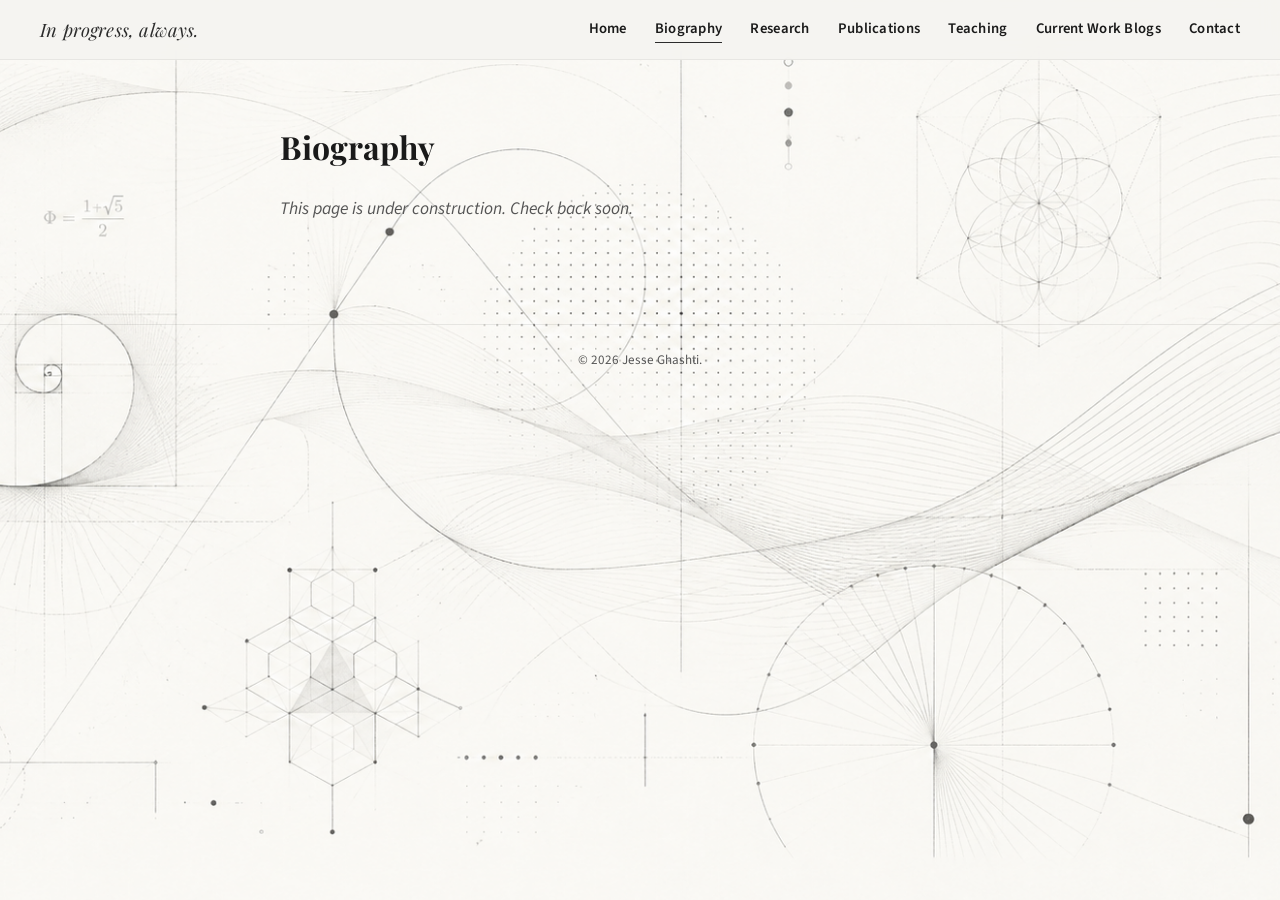
==== pages/biography.html @ 465c0e24 "Add files via upload" ====
<!DOCTYPE html>
<html lang="en">
<head>
  <meta charset="UTF-8">
  <meta name="viewport" content="width=device-width, initial-scale=1.0">
  <title>Teaching — Jesse Ghashti</title>
  <link rel="preconnect" href="https://fonts.googleapis.com">
  <link rel="preconnect" href="https://fonts.gstatic.com" crossorigin>
  <link href="https://fonts.googleapis.com/css2?family=Playfair+Display:ital,wght@0,400;0,700;1,400&family=Source+Sans+3:wght@400;500;600;700&display=swap" rel="stylesheet">
  <link rel="stylesheet" href="../style.css">
</head>
<body>
  <header class="navbar">
    <div class="site-tagline">In progress, always.</div>
    <button class="hamburger" onclick="document.querySelector('.navbar nav').classList.toggle('open')" aria-label="Toggle menu">
      <span></span><span></span><span></span>
    </button>
    <nav>
      <a href="../index.html">Home</a>
      <a href="biography.html" class="active">Biography</a>
      <a href="research.html" >Research</a>
      <a href="publications.html" >Publications</a>
      <a href="teaching.html" >Teaching</a>
      <a href="blog.html" >Current Work Blogs</a>
      <a href="contact.html" >Contact</a>
    </nav>
  </header>
  <main class="page-body">
    <div class="page-container">
      <h1>Biography</h1>
      <p class="under-construction">This page is under construction. Check back soon.</p>
    </div>
  </main>
  <footer class="site-footer">
    &copy; 2026 Jesse Ghashti. 
  </footer>
</body>
</html>
---- style.css ----
/* ===== CSS RESET & VARIABLES ===== */
*,
*::before,
*::after {
  margin: 0;
  padding: 0;
  box-sizing: border-box;
}

:root {
  --bg: #f5f3f0;
  --text: #1a1a1a;
  --text-muted: #555;
  --accent: #2c2c2c;
  --link: #1a1a1a;
  --link-hover: #666;
  --nav-bg: rgba(245, 243, 240, 0.92);
  --border: #ccc;
  --serif: 'Playfair Display', Georgia, serif;
  --sans: 'Source Sans 3', 'Source Sans Pro', sans-serif;
  --mono: 'JetBrains Mono', monospace;
}

html {
  scroll-behavior: smooth;
}

body {
  font-family: var(--sans);
  font-size: 17px;
  line-height: 1.7;
  color: var(--text);
  background-color: var(--bg);
  /* Fixed background image — replace background.png with your file */
  background-image: url('images/background.png');
  background-size: cover;
  background-attachment: fixed;
  background-position: center;
}

a {
  color: var(--link);
  text-decoration: none;
  border-bottom: 1px solid var(--border);
  transition: color 0.2s, border-color 0.2s;
}

a:hover {
  color: var(--link-hover);
  border-color: var(--link-hover);
}

/* ===== NAVIGATION BAR ===== */
.navbar {
  position: fixed;
  top: 0;
  left: 0;
  right: 0;
  z-index: 100;
  display: flex;
  justify-content: space-between;
  align-items: center;
  padding: 14px 40px;
  background: var(--nav-bg);
  backdrop-filter: blur(8px);
  -webkit-backdrop-filter: blur(8px);
  border-bottom: 1px solid rgba(0, 0, 0, 0.06);
}

.navbar .site-tagline {
  font-family: var(--serif);
  font-style: italic;
  font-size: 1.15rem;
  color: var(--accent);
  letter-spacing: 0.01em;
  white-space: nowrap;
}

.navbar nav {
  display: flex;
  gap: 28px;
  align-items: center;
}

.navbar nav a {
  font-family: var(--sans);
  font-size: 0.92rem;
  font-weight: 600;
  text-transform: capitalize;
  letter-spacing: 0.02em;
  border-bottom: none;
  position: relative;
  padding-bottom: 2px;
}

.navbar nav a::after {
  content: '';
  position: absolute;
  bottom: 0;
  left: 0;
  width: 0;
  height: 1.5px;
  background: var(--accent);
  transition: width 0.25s ease;
}

.navbar nav a:hover::after,
.navbar nav a.active::after {
  width: 100%;
}

/* Mobile hamburger */
.hamburger {
  display: none;
  flex-direction: column;
  gap: 5px;
  cursor: pointer;
  background: none;
  border: none;
  padding: 4px;
}

.hamburger span {
  display: block;
  width: 24px;
  height: 2px;
  background: var(--accent);
  transition: transform 0.3s, opacity 0.3s;
}

/* ===== MAIN CONTENT AREA ===== */
.page-body {
  margin-top: 60px; /* clear the navbar */
}

/* ===== HOMEPAGE LAYOUT ===== */
.home-layout {
  display: grid;
  grid-template-columns: 340px 1fr;
  gap: 50px;
  max-width: 1100px;
  margin: 0 auto;
  padding: 50px 40px 80px;
  align-items: start;
}

/* --- Left sidebar: photo + links --- */
.sidebar {
  position: sticky;
  top: 80px;
}

.portrait-wrapper {
  width: 100%;
  max-width: 300px;
}

.portrait-wrapper img {
  width: 100%;
  height: auto;
  display: block;
  border-radius: 50%;
  box-shadow: 0 0 30px 15px rgba(245, 243, 240, 0.9);
}

.sidebar-links {
  margin-top: 28px;
  display: flex;
  flex-direction: column;
  gap: 14px;
}

.sidebar-links .sidebar-link {
  display: flex;
  align-items: center;
  gap: 12px;
  font-size: 0.95rem;
  font-weight: 500;
  border-bottom: none;
  color: var(--text);
}

.sidebar-links .sidebar-link img {
  width: 22px;
  height: 22px;
  object-fit: contain;
}

.sidebar-links .sidebar-link:hover {
  color: var(--link-hover);
}

/* --- Right: biography content --- */
.bio-content {
  padding-top: 10px;
}

.epigraph {
  font-family: var(--serif);
  font-style: italic;
  font-size: 0.95rem;
  color: var(--text-muted);
  margin-bottom: 36px;
  line-height: 1.6;
}

.epigraph .attribution {
  display: block;
  text-align: right;
  font-style: normal;
  font-size: 0.85rem;
  margin-top: 4px;
}

.bio-content h2 {
  font-family: var(--serif);
  font-size: 1.5rem;
  font-weight: 700;
  margin-bottom: 14px;
  letter-spacing: 0.01em;
}

.bio-content p {
  margin-bottom: 20px;
  max-width: 680px;
}

.bio-content h3 {
  font-family: var(--serif);
  font-size: 1.15rem;
  font-weight: 700;
  margin-top: 30px;
  margin-bottom: 12px;
}

.bio-content ul {
  list-style: disc;
  padding-left: 24px;
  max-width: 680px;
}

.bio-content ul li {
  margin-bottom: 8px;
}

/* ===== GENERIC PAGE (Research, Publications, etc.) ===== */
.page-container {
  max-width: 800px;
  margin: 0 auto;
  padding: 60px 40px 100px;
}

.page-container h1 {
  font-family: var(--serif);
  font-size: 2rem;
  margin-bottom: 20px;
}

.page-container .under-construction {
  font-size: 1.1rem;
  color: var(--text-muted);
  font-style: italic;
  margin-top: 12px;
}

/* ===== FOOTER ===== */
.site-footer {
  text-align: center;
  padding: 24px 20px;
  font-size: 0.82rem;
  color: var(--text-muted);
  border-top: 1px solid rgba(0, 0, 0, 0.08);
}

/* ===== RESPONSIVE ===== */
@media (max-width: 820px) {
  .home-layout {
    grid-template-columns: 1fr;
    gap: 30px;
    padding: 30px 24px 60px;
  }

  .sidebar {
    position: static;
    display: flex;
    flex-direction: column;
    align-items: center;
  }

  .portrait-wrapper {
    max-width: 240px;
  }

  .sidebar-links {
    align-items: center;
  }

  .bio-content {
    padding-top: 0;
  }

  .navbar {
    padding: 12px 20px;
  }

  .navbar nav {
    display: none;
    position: absolute;
    top: 100%;
    left: 0;
    right: 0;
    flex-direction: column;
    background: var(--nav-bg);
    backdrop-filter: blur(8px);
    padding: 16px 24px;
    gap: 16px;
    border-bottom: 1px solid rgba(0, 0, 0, 0.08);
  }

  .navbar nav.open {
    display: flex;
  }

  .hamburger {
    display: flex;
  }

  .page-container {
    padding: 40px 24px 60px;
  }
}
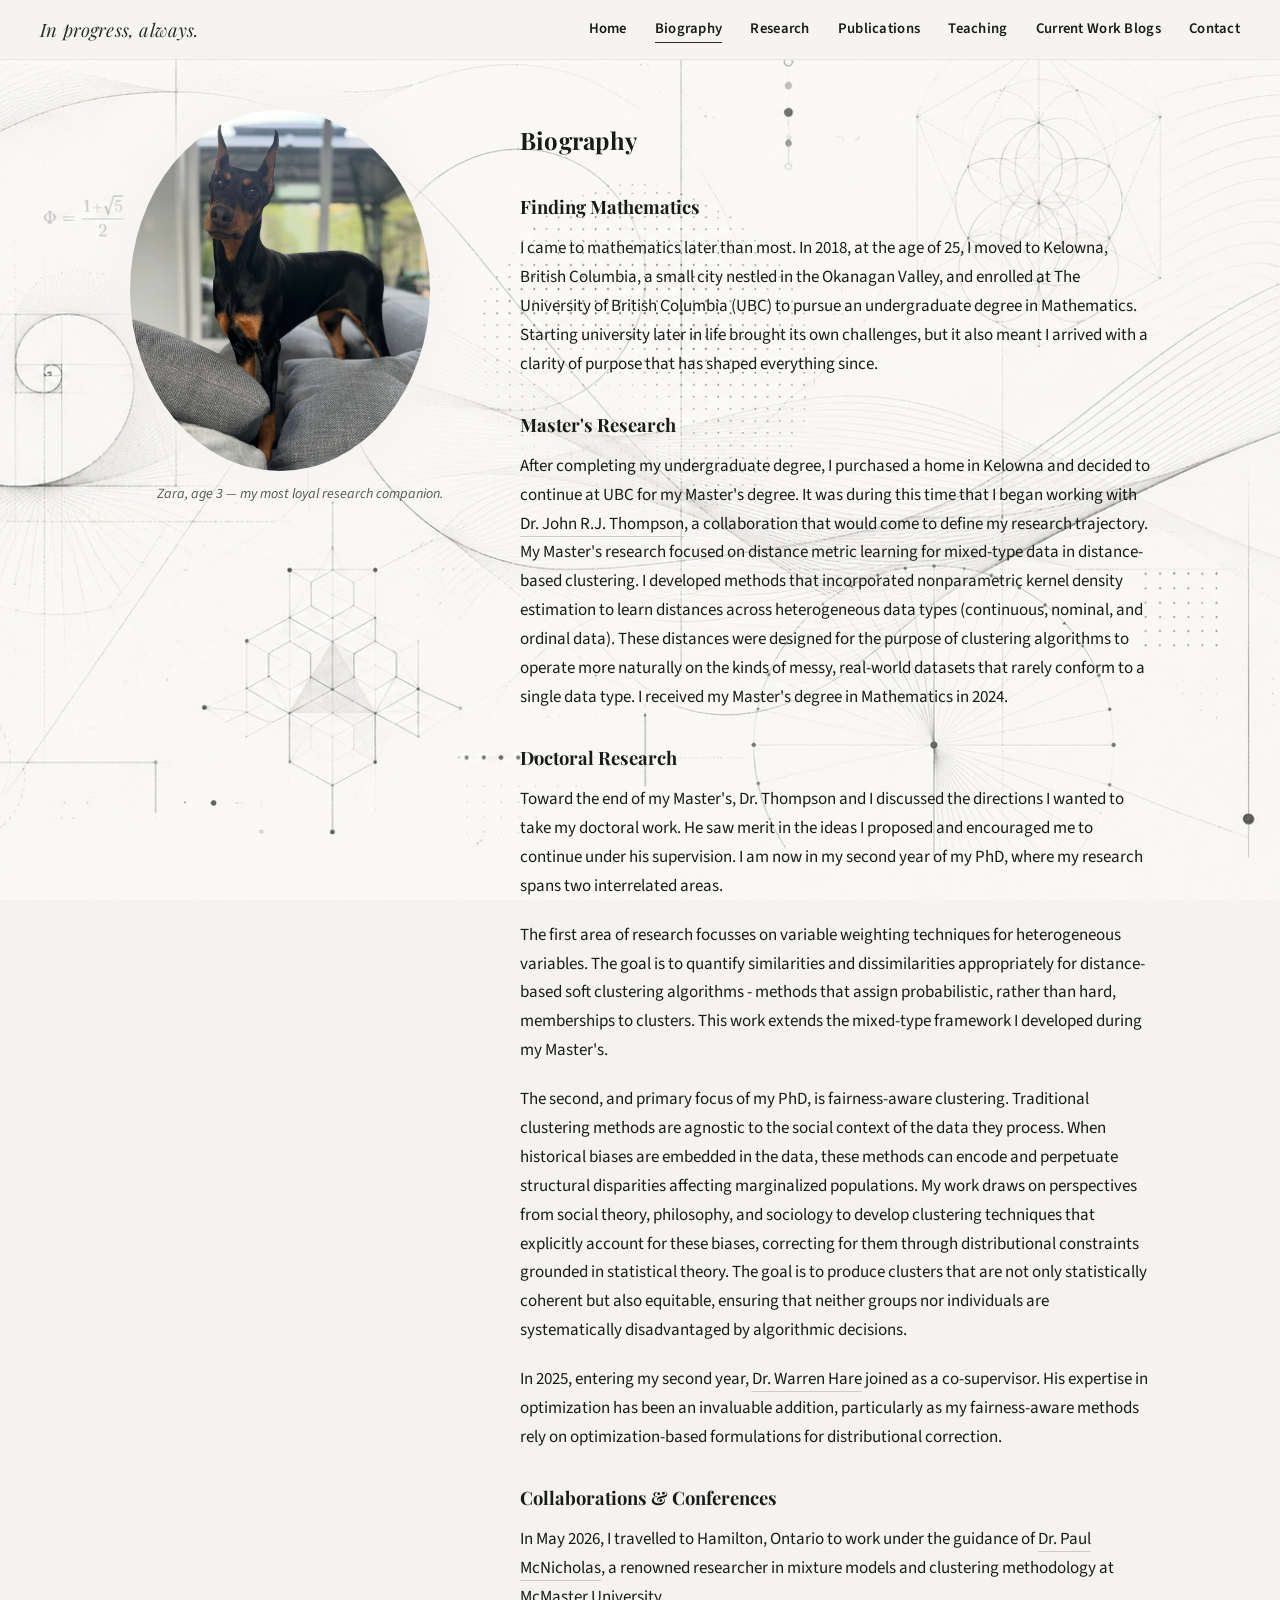
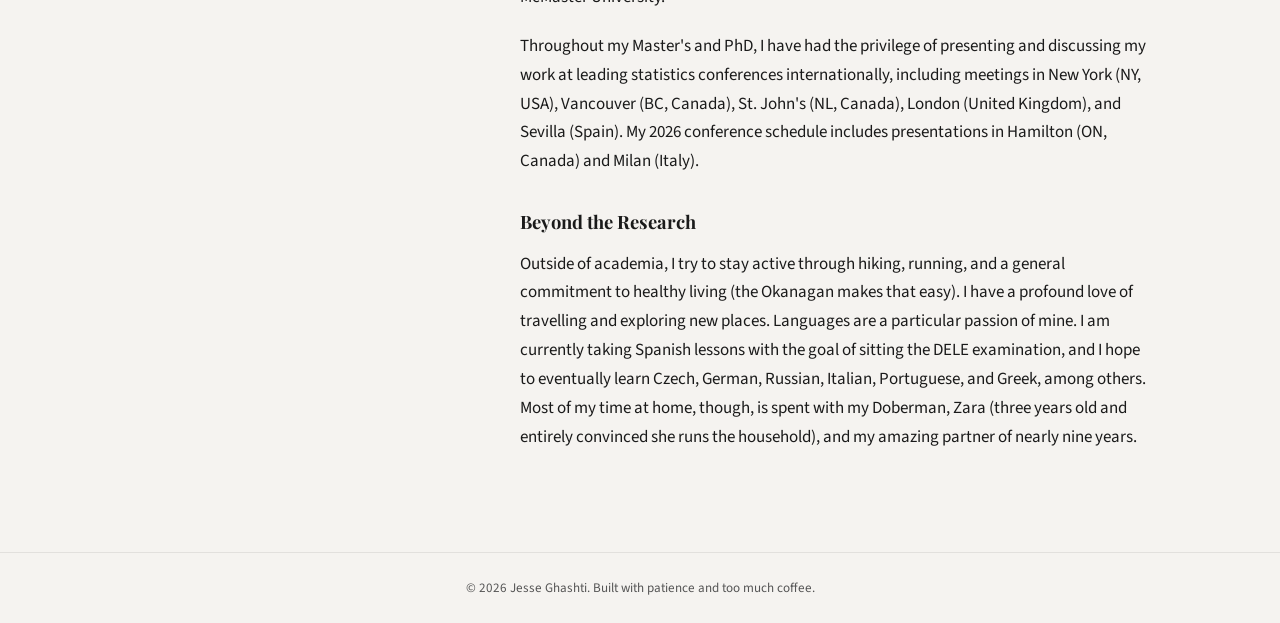
==== commit 0545b8ce: "Add files via upload" ====
--- a/pages/biography.html
+++ b/pages/biography.html
@@ -3,13 +3,15 @@
 <head>
   <meta charset="UTF-8">
   <meta name="viewport" content="width=device-width, initial-scale=1.0">
-  <title>Teaching — Jesse Ghashti</title>
+  <title>Biography — Jesse Ghashti</title>
   <link rel="preconnect" href="https://fonts.googleapis.com">
   <link rel="preconnect" href="https://fonts.gstatic.com" crossorigin>
   <link href="https://fonts.googleapis.com/css2?family=Playfair+Display:ital,wght@0,400;0,700;1,400&family=Source+Sans+3:wght@400;500;600;700&display=swap" rel="stylesheet">
   <link rel="stylesheet" href="../style.css">
 </head>
 <body>
+
+  <!-- ===== NAVBAR ===== -->
   <header class="navbar">
     <div class="site-tagline">In progress, always.</div>
     <button class="hamburger" onclick="document.querySelector('.navbar nav').classList.toggle('open')" aria-label="Toggle menu">
@@ -18,21 +20,131 @@
     <nav>
       <a href="../index.html">Home</a>
       <a href="biography.html" class="active">Biography</a>
-      <a href="research.html" >Research</a>
-      <a href="publications.html" >Publications</a>
-      <a href="teaching.html" >Teaching</a>
-      <a href="blog.html" >Current Work Blogs</a>
-      <a href="contact.html" >Contact</a>
+      <a href="research.html">Research</a>
+      <a href="publications.html">Publications</a>
+      <a href="teaching.html">Teaching</a>
+      <a href="blog.html">Current Work Blogs</a>
+      <a href="contact.html">Contact</a>
     </nav>
   </header>
+
+  <!-- ===== PAGE BODY ===== -->
   <main class="page-body">
-    <div class="page-container">
-      <h1>Biography</h1>
-      <p class="under-construction">This page is under construction. Check back soon.</p>
+    <div class="home-layout">
+
+      <!-- LEFT SIDEBAR — Zara photo -->
+      <aside class="sidebar">
+        <div class="portrait-wrapper">
+          <img src="../images/zara.png" alt="Zara the Doberman">
+        </div>
+        <p style="text-align: center; font-style: italic; color: var(--text-muted); font-size: 0.88rem; margin-top: 12px;">
+          Zara, age 3 — my most loyal research companion.
+        </p>
+      </aside>
+
+      <!-- RIGHT CONTENT — Biography -->
+      <section class="bio-content">
+
+        <h2>Biography</h2>
+
+        <!-- EARLY YEARS & ARRIVING AT UBC -->
+        <h3>Finding Mathematics</h3>
+        <p>
+          I came to mathematics later than most. In 2018, at the age of 25, I moved to Kelowna,
+          British Columbia, a small city nestled in the Okanagan Valley, and enrolled at
+          The University of British Columbia (UBC) to pursue an undergraduate degree in
+          Mathematics. Starting university later in life brought its own challenges, but it
+          also meant I arrived with a clarity of purpose that has shaped everything since.
+        </p>
+
+        <!-- MASTERS -->
+        <h3>Master's Research</h3>
+        <p>
+          After completing my undergraduate degree, I purchased a home in Kelowna and decided
+          to continue at UBC for my Master's degree. It was during this time that I began
+          working with
+          <a href="https://cmps.ok.ubc.ca/about/contact/john-r-j-thompson/" target="_blank" rel="noopener">Dr. John R.J. Thompson</a>,
+          a collaboration that would come to define my research trajectory. My Master's research
+          focused on distance metric learning for mixed-type data in distance-based clustering.
+          I developed methods that incorporated nonparametric kernel density estimation
+          to learn distances across heterogeneous data types (continuous, nominal,
+          and ordinal data). These distances were designed for the purpose of clustering algorithms 
+          to operate more naturally on the kinds of messy, real-world datasets that rarely conform to 
+          a single data type. I received my Master's degree in Mathematics in 2024.
+        </p>
+
+        <!-- PhD -->
+        <h3>Doctoral Research</h3>
+        <p>
+          Toward the end of my Master's, Dr. Thompson and I discussed the directions I wanted
+          to take my doctoral work. He saw merit in the ideas I proposed and encouraged
+          me to continue under his supervision. I am now in my second year of my PhD, where
+          my research spans two interrelated areas.
+        </p>
+        <p>
+          The first area of research focusses on variable weighting techniques for 
+          heterogeneous variables. The goal is to quantify similarities and dissimilarities 
+          appropriately for distance-based soft clustering algorithms - methods that 
+          assign probabilistic, rather than hard, memberships to clusters. 
+          This work extends the mixed-type framework I developed during my Master's.
+        </p>
+        <p>
+          The second, and primary focus of my PhD, is fairness-aware clustering. Traditional
+          clustering methods are agnostic to the social context of the data they process.
+          When historical biases are embedded in the data, these methods can encode
+          and perpetuate structural disparities affecting marginalized populations. My work
+          draws on perspectives from social theory, philosophy, and sociology to develop
+          clustering techniques that explicitly account for these biases, correcting for them
+          through distributional constraints grounded in statistical theory. The goal is
+          to produce clusters that are not only statistically coherent but also equitable,
+          ensuring that neither groups nor individuals are systematically disadvantaged by
+          algorithmic decisions.
+        </p>
+        <p>
+          In 2025, entering my second year,
+          <a href="https://cmps.ok.ubc.ca/about/contact/warren-hare/" target="_blank" rel="noopener">Dr. Warren Hare</a>
+          joined as a co-supervisor. His expertise in optimization has been an invaluable
+          addition, particularly as my fairness-aware methods rely on
+          optimization-based formulations for distributional correction.
+        </p>
+
+        <!-- COLLABORATIONS & TRAVEL -->
+        <h3>Collaborations &amp; Conferences</h3>
+        <p>
+          In May 2026, I travelled to Hamilton, Ontario to work under the guidance of
+          <a href="https://ms.mcmaster.ca/~paul/" target="_blank" rel="noopener">Dr. Paul McNicholas</a>,
+          a renowned researcher in mixture models and clustering methodology at McMaster
+          University.
+        </p>
+        <p>
+          Throughout my Master's and PhD, I have had the privilege of presenting and discussing
+          my work at leading statistics conferences internationally, including meetings in
+          New York (NY, USA), Vancouver (BC, Canada), St. John's (NL, Canada), London (United
+          Kingdom), and Sevilla (Spain). My 2026 conference schedule includes presentations in
+          Hamilton (ON, Canada) and Milan (Italy).
+        </p>
+
+        <!-- PERSONAL -->
+        <h3>Beyond the Research</h3>
+        <p>
+          Outside of academia, I try to stay active through hiking, running, and a general
+          commitment to healthy living (the Okanagan makes that easy). I have a profound love of
+          travelling and exploring new places.
+          Languages are a particular passion of mine. I am currently taking Spanish lessons
+          with the goal of sitting the DELE examination, and I hope to eventually learn Czech,
+          German, Russian, Italian, Portuguese, and Greek, among others. Most of my time at
+          home, though, is spent with my Doberman, Zara (three years old and entirely convinced
+          she runs the household), and my amazing partner of nearly nine years.
+        </p>
+
+      </section>
+
     </div>
   </main>
+
   <footer class="site-footer">
-    &copy; 2026 Jesse Ghashti. 
+    &copy; 2026 Jesse Ghashti. Built with patience and too much coffee.
   </footer>
+
 </body>
 </html>
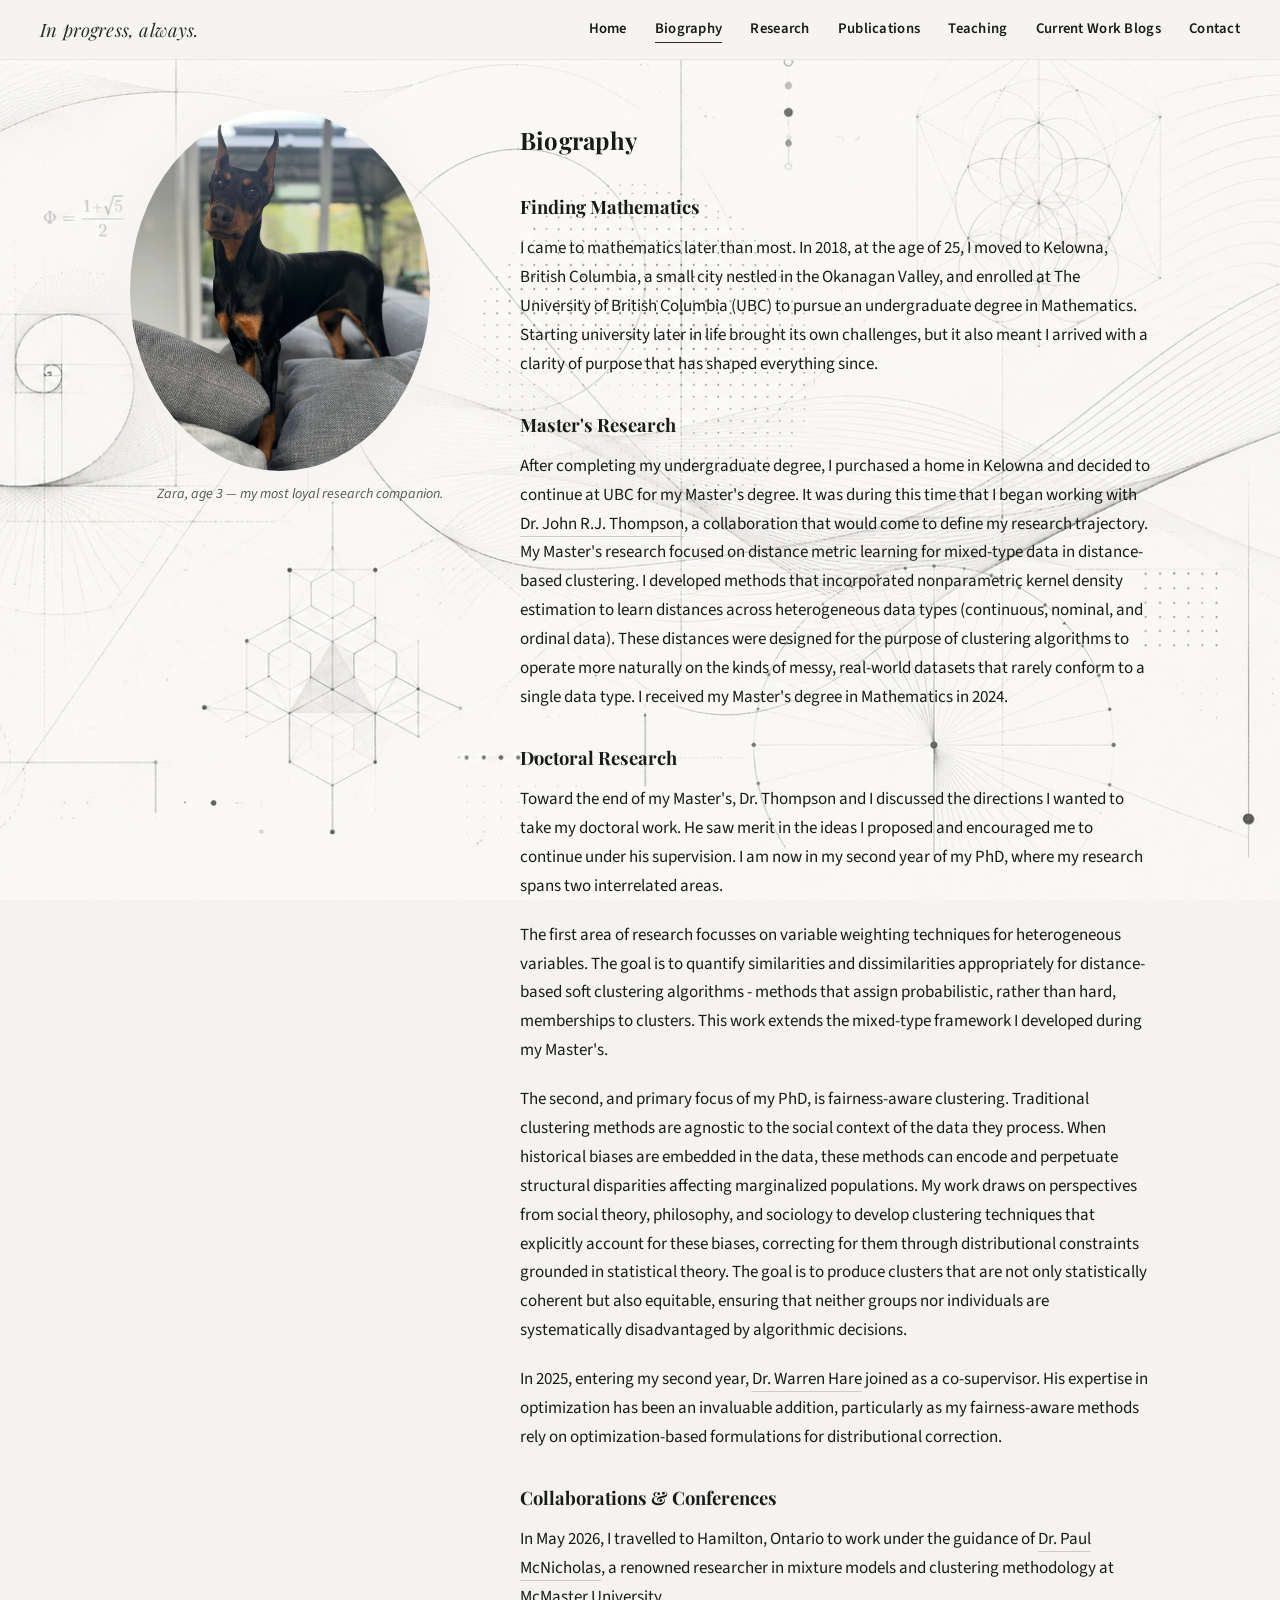
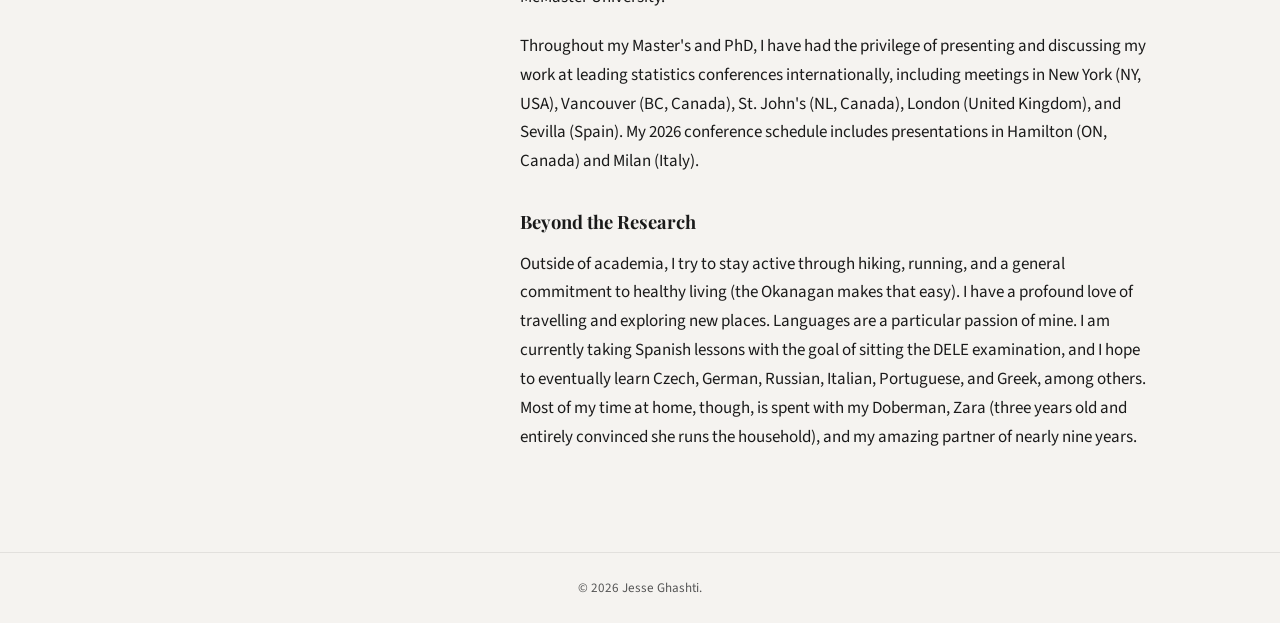
==== commit affc1d71: "Update biography.html" ====
--- a/pages/biography.html
+++ b/pages/biography.html
@@ -143,7 +143,7 @@
   </main>
 
   <footer class="site-footer">
-    &copy; 2026 Jesse Ghashti. Built with patience and too much coffee.
+    &copy; 2026 Jesse Ghashti. 
   </footer>
 
 </body>
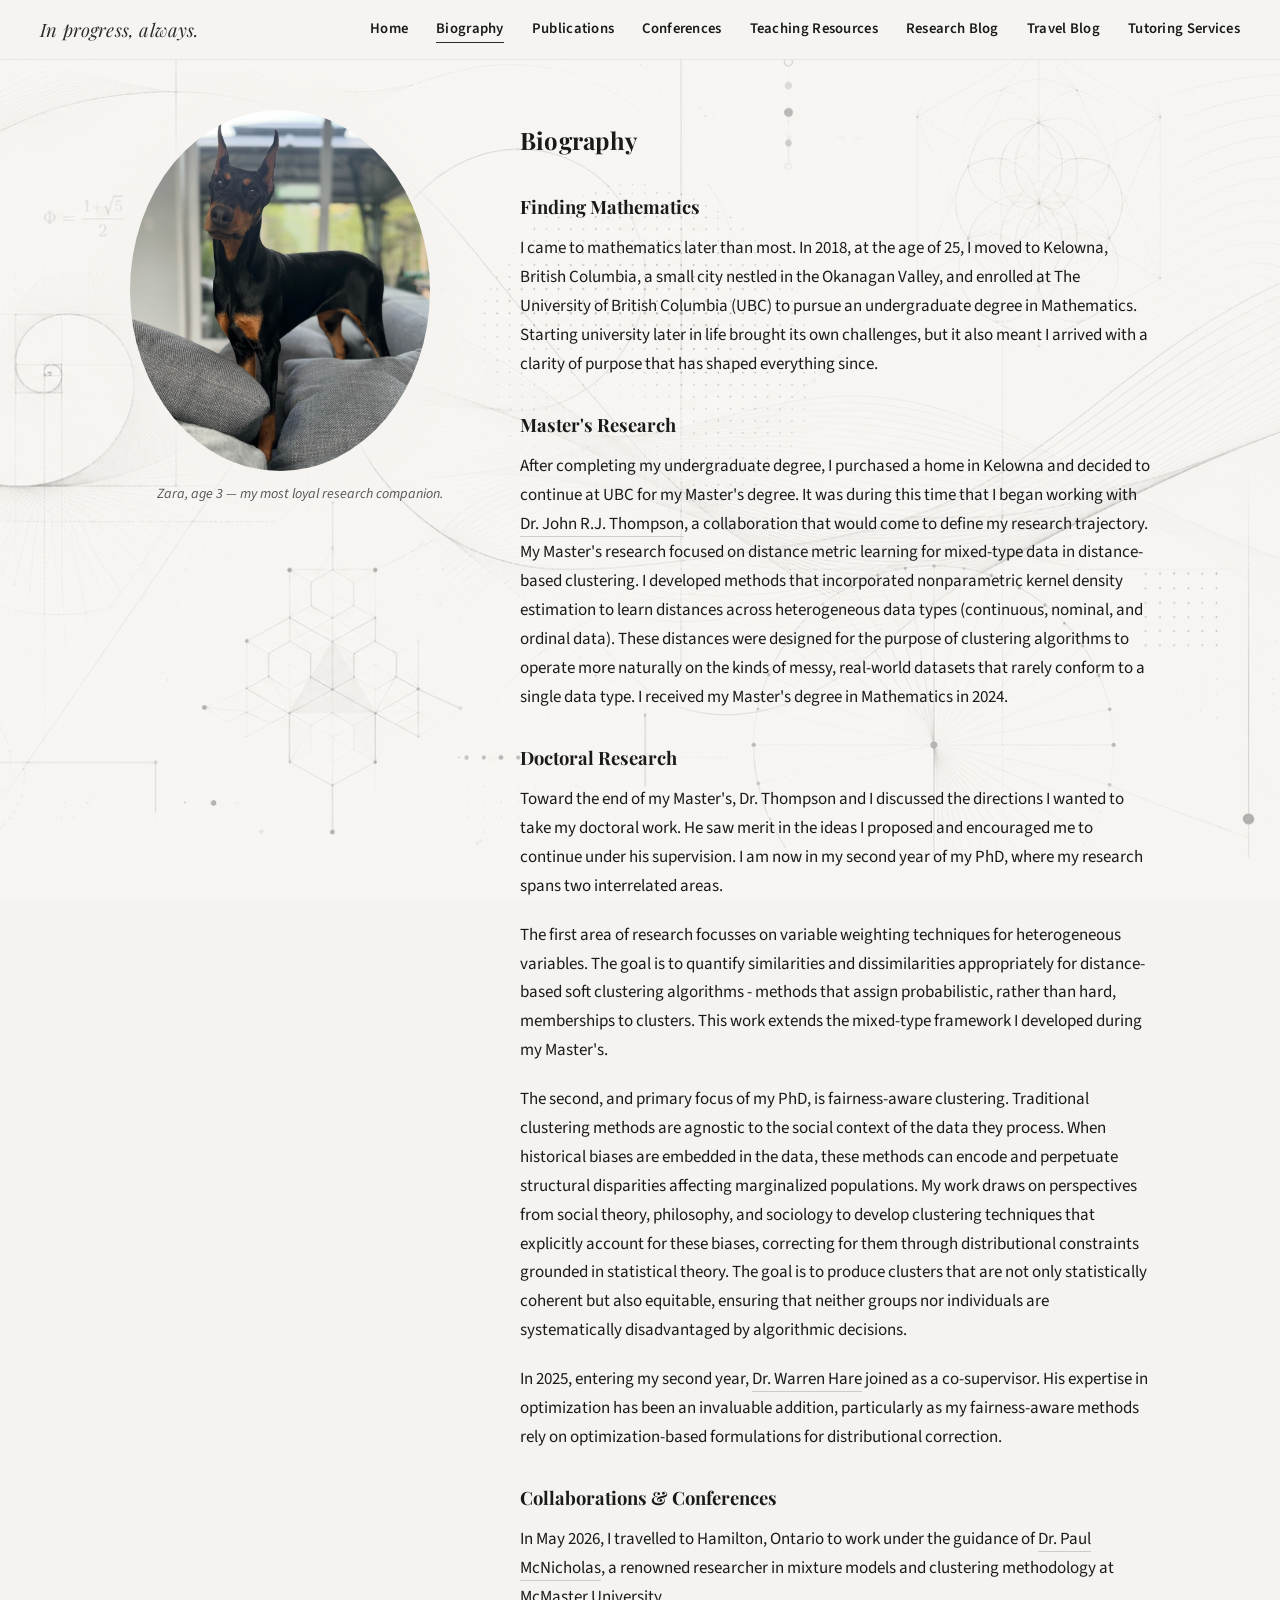
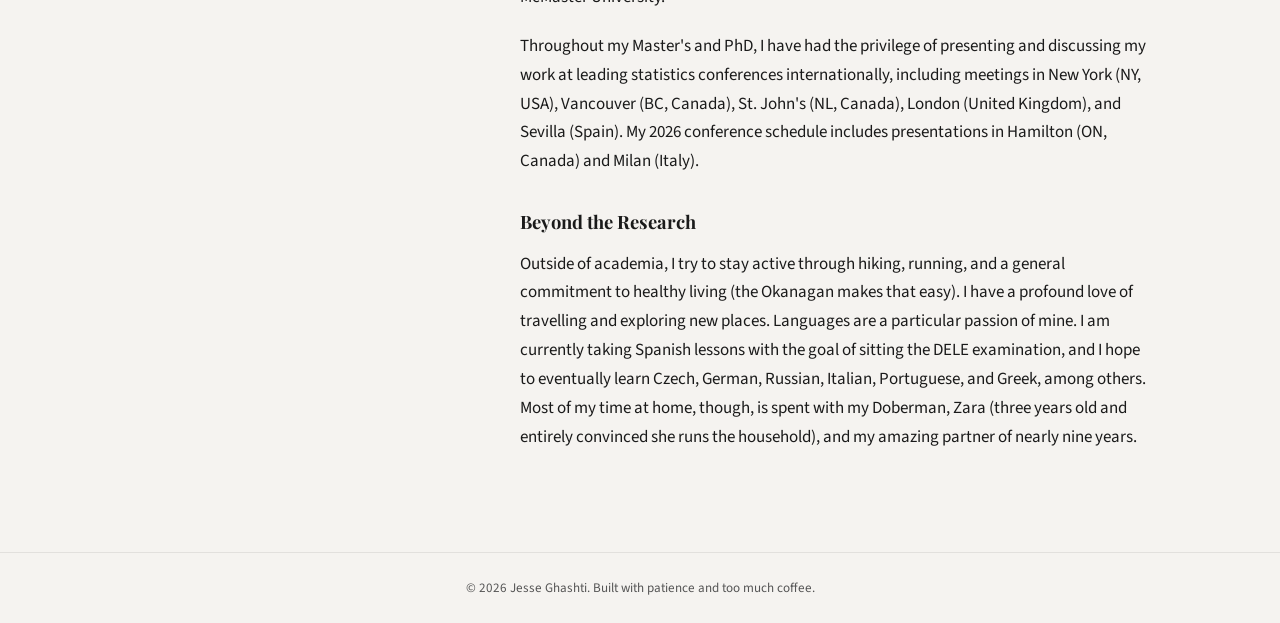
==== commit 096f3c5b: "Add files via upload" ====
--- a/pages/biography.html
+++ b/pages/biography.html
@@ -20,11 +20,12 @@
     <nav>
       <a href="../index.html">Home</a>
       <a href="biography.html" class="active">Biography</a>
-      <a href="research.html">Research</a>
       <a href="publications.html">Publications</a>
-      <a href="teaching.html">Teaching</a>
-      <a href="blog.html">Current Work Blogs</a>
-      <a href="contact.html">Contact</a>
+      <a href="conferences.html">Conferences</a>
+      <a href="teaching.html">Teaching Resources</a>
+      <a href="blog.html">Research Blog</a>
+      <a href="travel.html">Travel Blog</a>
+      <a href="tutoring.html">Tutoring Services</a>
     </nav>
   </header>
 
@@ -68,8 +69,8 @@
           focused on distance metric learning for mixed-type data in distance-based clustering.
           I developed methods that incorporated nonparametric kernel density estimation
           to learn distances across heterogeneous data types (continuous, nominal,
-          and ordinal data). These distances were designed for the purpose of clustering algorithms 
-          to operate more naturally on the kinds of messy, real-world datasets that rarely conform to 
+          and ordinal data). These distances were designed for the purpose of clustering algorithms
+          to operate more naturally on the kinds of messy, real-world datasets that rarely conform to
           a single data type. I received my Master's degree in Mathematics in 2024.
         </p>
 
@@ -82,10 +83,10 @@
           my research spans two interrelated areas.
         </p>
         <p>
-          The first area of research focusses on variable weighting techniques for 
-          heterogeneous variables. The goal is to quantify similarities and dissimilarities 
-          appropriately for distance-based soft clustering algorithms - methods that 
-          assign probabilistic, rather than hard, memberships to clusters. 
+          The first area of research focusses on variable weighting techniques for
+          heterogeneous variables. The goal is to quantify similarities and dissimilarities
+          appropriately for distance-based soft clustering algorithms - methods that
+          assign probabilistic, rather than hard, memberships to clusters.
           This work extends the mixed-type framework I developed during my Master's.
         </p>
         <p>
@@ -143,7 +144,7 @@
   </main>
 
   <footer class="site-footer">
-    &copy; 2026 Jesse Ghashti. 
+    &copy; 2026 Jesse Ghashti. Built with patience and too much coffee.
   </footer>
 
 </body>
--- a/style.css
+++ b/style.css
@@ -32,7 +32,7 @@
   color: var(--text);
   background-color: var(--bg);
   /* Fixed background image — replace background.png with your file */
-  background-image: url('images/background.png');
+  background-image: linear-gradient(rgba(245, 243, 240, 0.55), rgba(245, 243, 240, 0.55)), url('images/background.png');
   background-size: cover;
   background-attachment: fixed;
   background-position: center;
@@ -163,6 +163,44 @@
   box-shadow: 0 0 30px 15px rgba(245, 243, 240, 0.9);
 }
 
+/* Edge-faded portrait — image dissolves softly into the background */
+.portrait-faded img {
+  border-radius: 0;
+  box-shadow: none;
+  -webkit-mask-image: radial-gradient(circle at center, #000 55%, transparent 74%);
+  mask-image: radial-gradient(circle at center, #000 55%, transparent 74%);
+}
+
+/* --- Identity block under portrait --- */
+.sidebar-identity {
+  margin-top: 20px;
+  text-align: center;
+}
+
+.sidebar-identity .identity-name {
+  font-family: var(--serif);
+  font-size: 1.35rem;
+  font-weight: 700;
+  color: var(--text);
+  line-height: 1.3;
+  margin-bottom: 4px;
+}
+
+.sidebar-identity .identity-line {
+  font-size: 0.92rem;
+  color: var(--text-muted);
+  line-height: 1.5;
+}
+
+.sidebar-identity .identity-line a {
+  color: var(--text-muted);
+  border-bottom: none;
+}
+
+.sidebar-identity .identity-line a:hover {
+  color: var(--link-hover);
+}
+
 .sidebar-links {
   margin-top: 28px;
   display: flex;
@@ -261,6 +299,159 @@
   color: var(--text-muted);
   font-style: italic;
   margin-top: 12px;
+}
+
+/* ===== PUBLICATIONS PAGE ===== */
+.publications {
+  max-width: 860px;
+  margin: 0 auto;
+  padding: 60px 40px 100px;
+}
+
+.publications h1 {
+  font-family: var(--serif);
+  font-size: 2rem;
+  margin-bottom: 8px;
+}
+
+.publications .page-intro {
+  color: var(--text-muted);
+  font-size: 0.98rem;
+  margin-bottom: 40px;
+  max-width: 680px;
+}
+
+/* Major section: Manuscripts / Software / Theses */
+.pub-section {
+  margin-bottom: 48px;
+}
+
+.pub-section > h2 {
+  font-family: var(--serif);
+  font-size: 1.55rem;
+  font-weight: 700;
+  padding-bottom: 8px;
+  margin-bottom: 8px;
+  border-bottom: 2px solid var(--accent);
+}
+
+/* Year / status subheading */
+.pub-year {
+  font-family: var(--sans);
+  font-size: 1.05rem;
+  font-weight: 700;
+  letter-spacing: 0.03em;
+  text-transform: uppercase;
+  color: var(--text-muted);
+  margin-top: 28px;
+  margin-bottom: 14px;
+}
+
+/* A single citation entry */
+.pub-entry {
+  margin-bottom: 22px;
+  padding-left: 18px;
+  border-left: 2px solid rgba(0, 0, 0, 0.1);
+}
+
+.pub-entry .pub-cite {
+  font-size: 1rem;
+  line-height: 1.6;
+}
+
+.pub-entry .pub-cite .pub-title {
+  font-weight: 600;
+}
+
+.pub-entry .pub-venue {
+  font-style: italic;
+}
+
+.pub-entry .pub-doi {
+  display: inline-block;
+  margin-top: 3px;
+  font-family: var(--mono);
+  font-size: 0.85rem;
+  word-break: break-all;
+}
+
+.pub-entry .pub-status {
+  display: inline-block;
+  margin-left: 6px;
+  font-size: 0.78rem;
+  font-weight: 600;
+  text-transform: uppercase;
+  letter-spacing: 0.04em;
+  color: var(--text-muted);
+  border: 1px solid var(--border);
+  border-radius: 3px;
+  padding: 1px 7px;
+  vertical-align: middle;
+}
+
+/* Conference speaker/role label */
+.pub-entry .conf-role {
+  color: #4a7c59;
+  font-weight: 600;
+  font-size: 0.95rem;
+  white-space: nowrap;
+}
+
+/* Collapsible abstract */
+.pub-abstract {
+  margin-top: 8px;
+}
+
+.pub-abstract > summary {
+  cursor: pointer;
+  list-style: none;
+  display: inline-flex;
+  align-items: center;
+  gap: 6px;
+  font-size: 0.9rem;
+  font-weight: 600;
+  color: var(--accent);
+  user-select: none;
+}
+
+.pub-abstract > summary::-webkit-details-marker {
+  display: none;
+}
+
+.pub-abstract > summary::before {
+  content: '';
+  display: inline-block;
+  width: 0;
+  height: 0;
+  border-left: 5px solid currentColor;
+  border-top: 4px solid transparent;
+  border-bottom: 4px solid transparent;
+  transition: transform 0.2s ease;
+}
+
+.pub-abstract[open] > summary::before {
+  transform: rotate(90deg);
+}
+
+.pub-abstract .abstract-body {
+  margin-top: 10px;
+  padding: 14px 16px;
+  background: rgba(0, 0, 0, 0.03);
+  border-radius: 6px;
+  font-size: 0.93rem;
+  line-height: 1.65;
+  color: var(--text);
+}
+
+.pub-abstract .abstract-body.pending {
+  font-style: italic;
+  color: var(--text-muted);
+}
+
+@media (max-width: 820px) {
+  .publications {
+    padding: 40px 24px 60px;
+  }
 }
 
 /* ===== FOOTER ===== */
@@ -328,4 +519,4 @@
   .page-container {
     padding: 40px 24px 60px;
   }
-}
+}
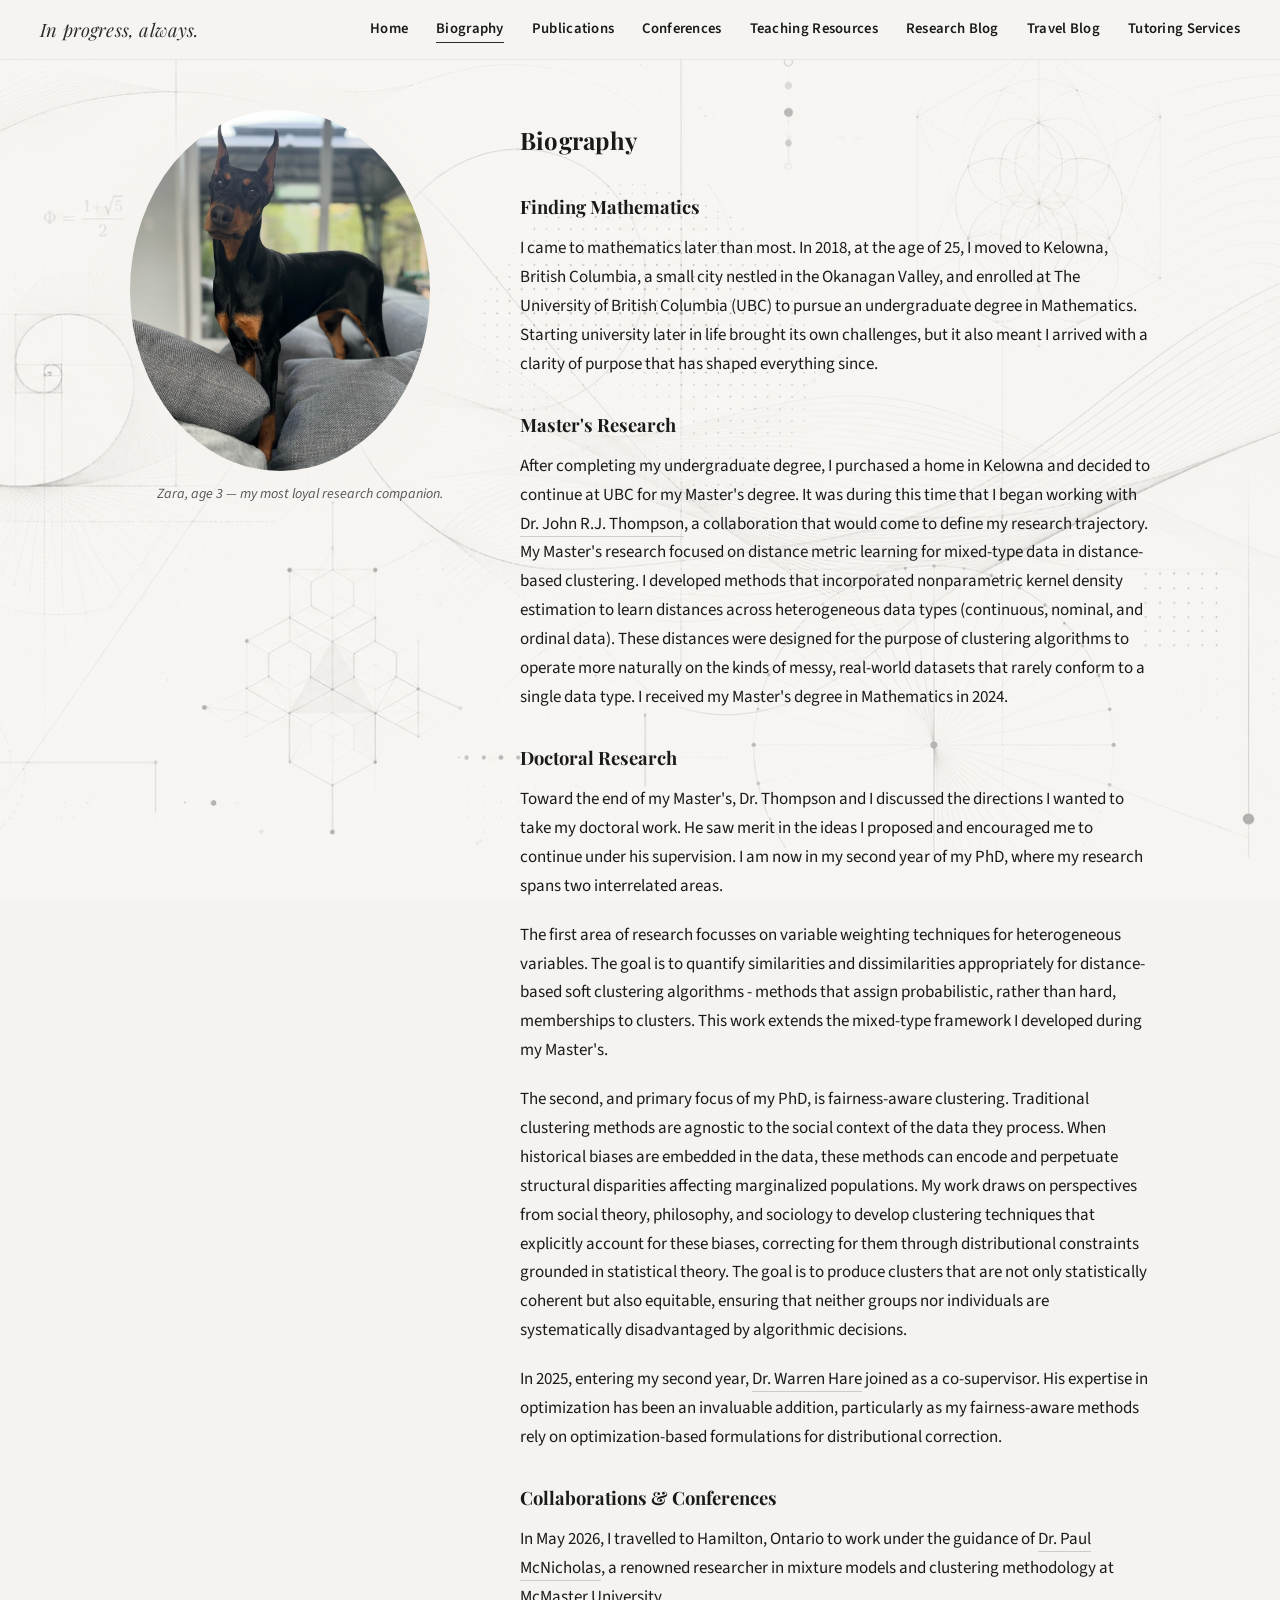
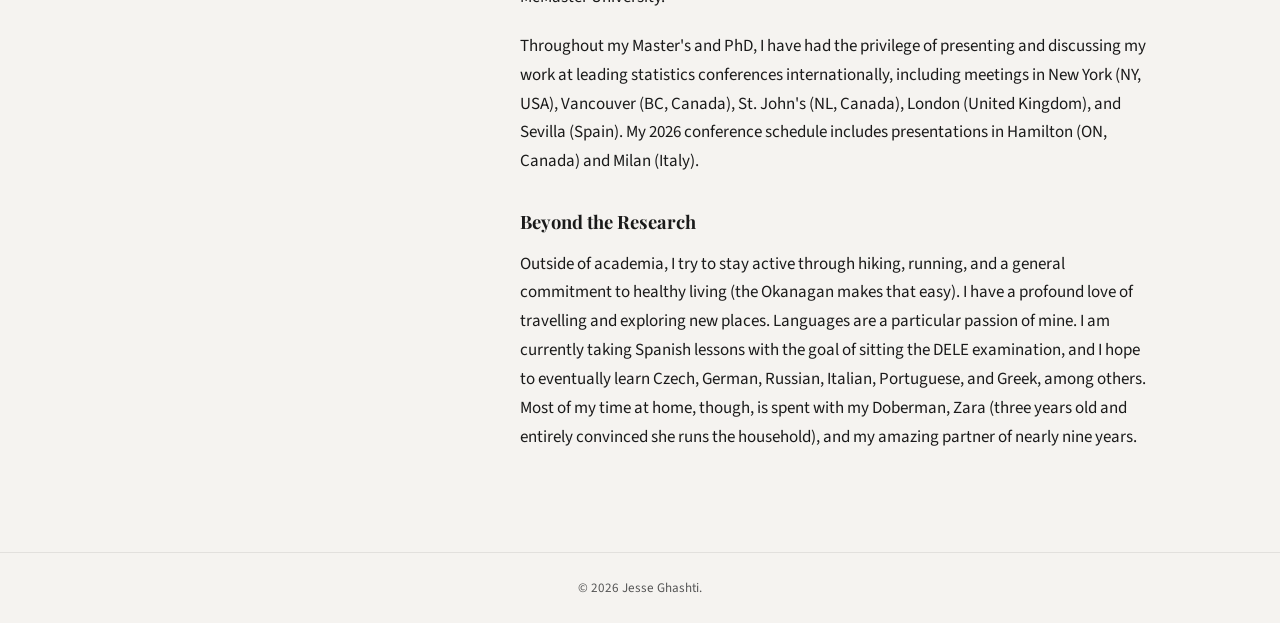
==== commit 45a821f4: "Update biography.html" ====
--- a/pages/biography.html
+++ b/pages/biography.html
@@ -144,7 +144,7 @@
   </main>
 
   <footer class="site-footer">
-    &copy; 2026 Jesse Ghashti. Built with patience and too much coffee.
+    &copy; 2026 Jesse Ghashti.
   </footer>
 
 </body>
